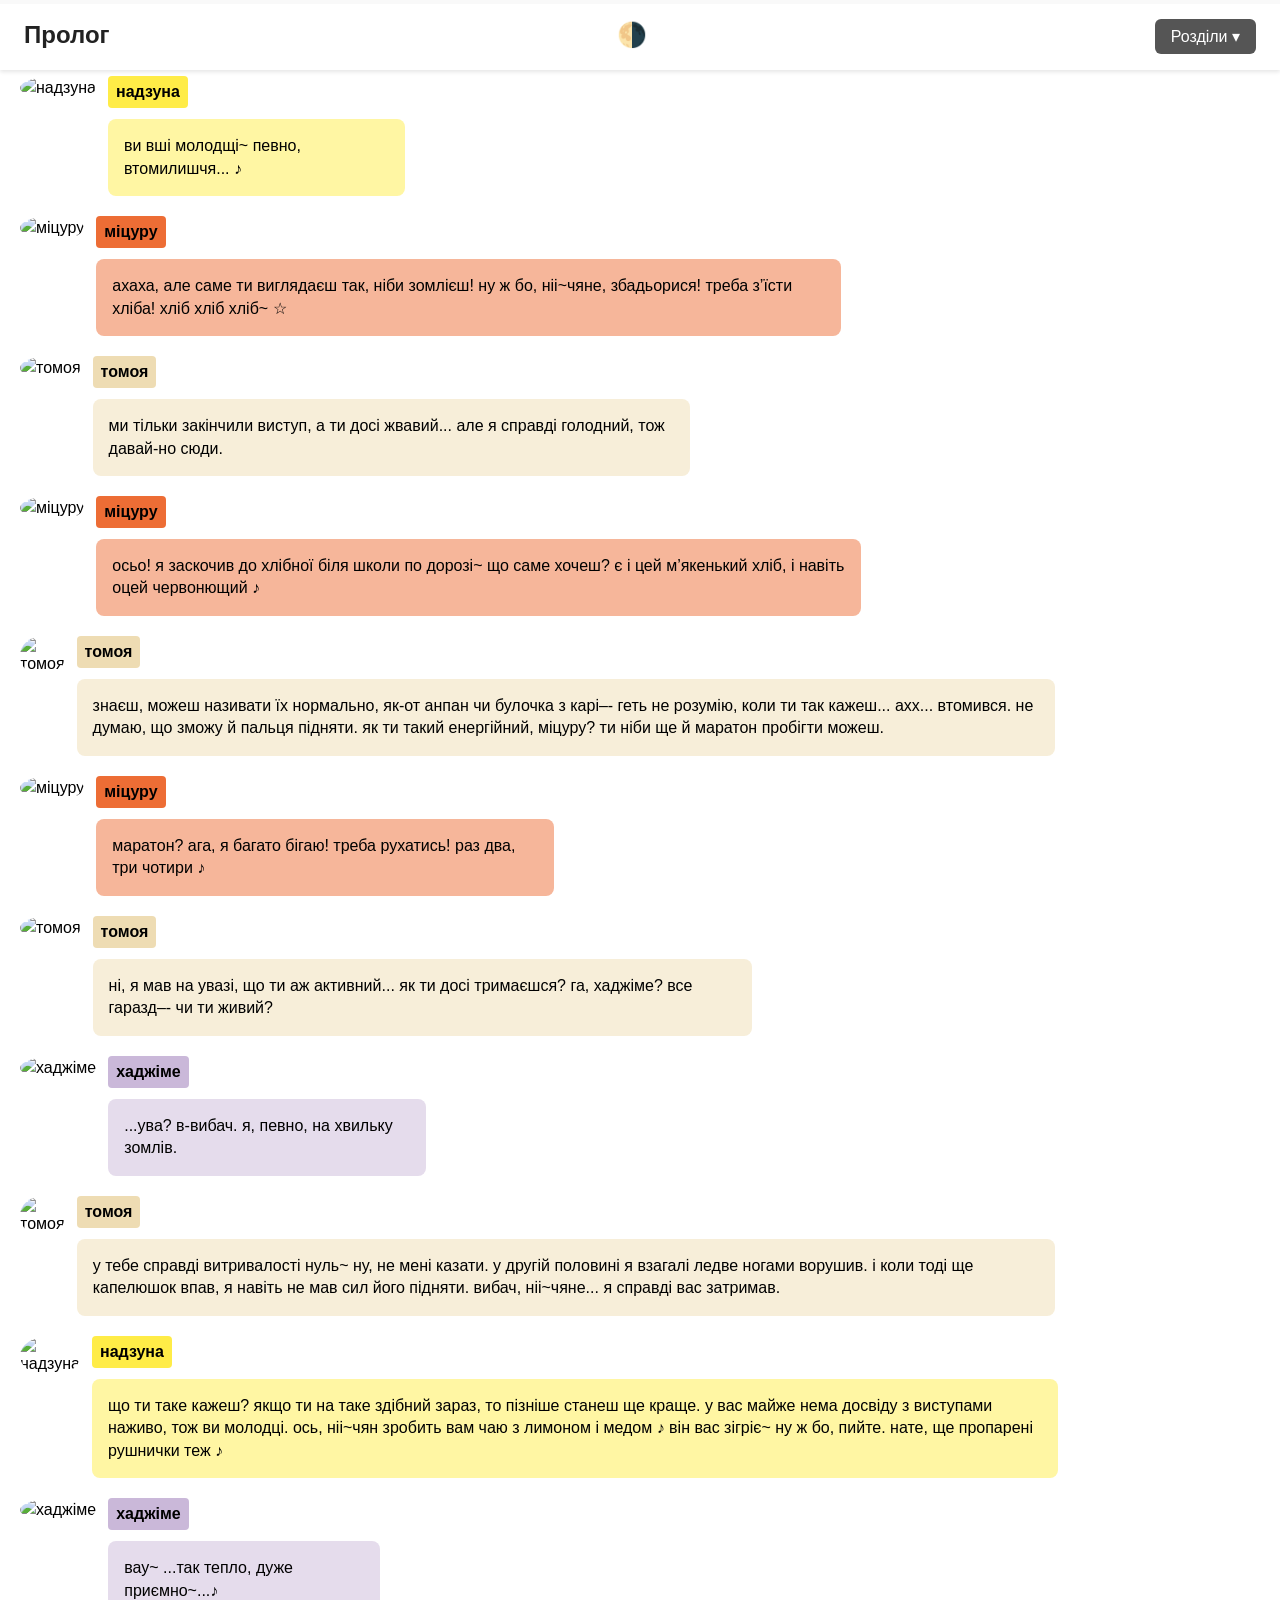
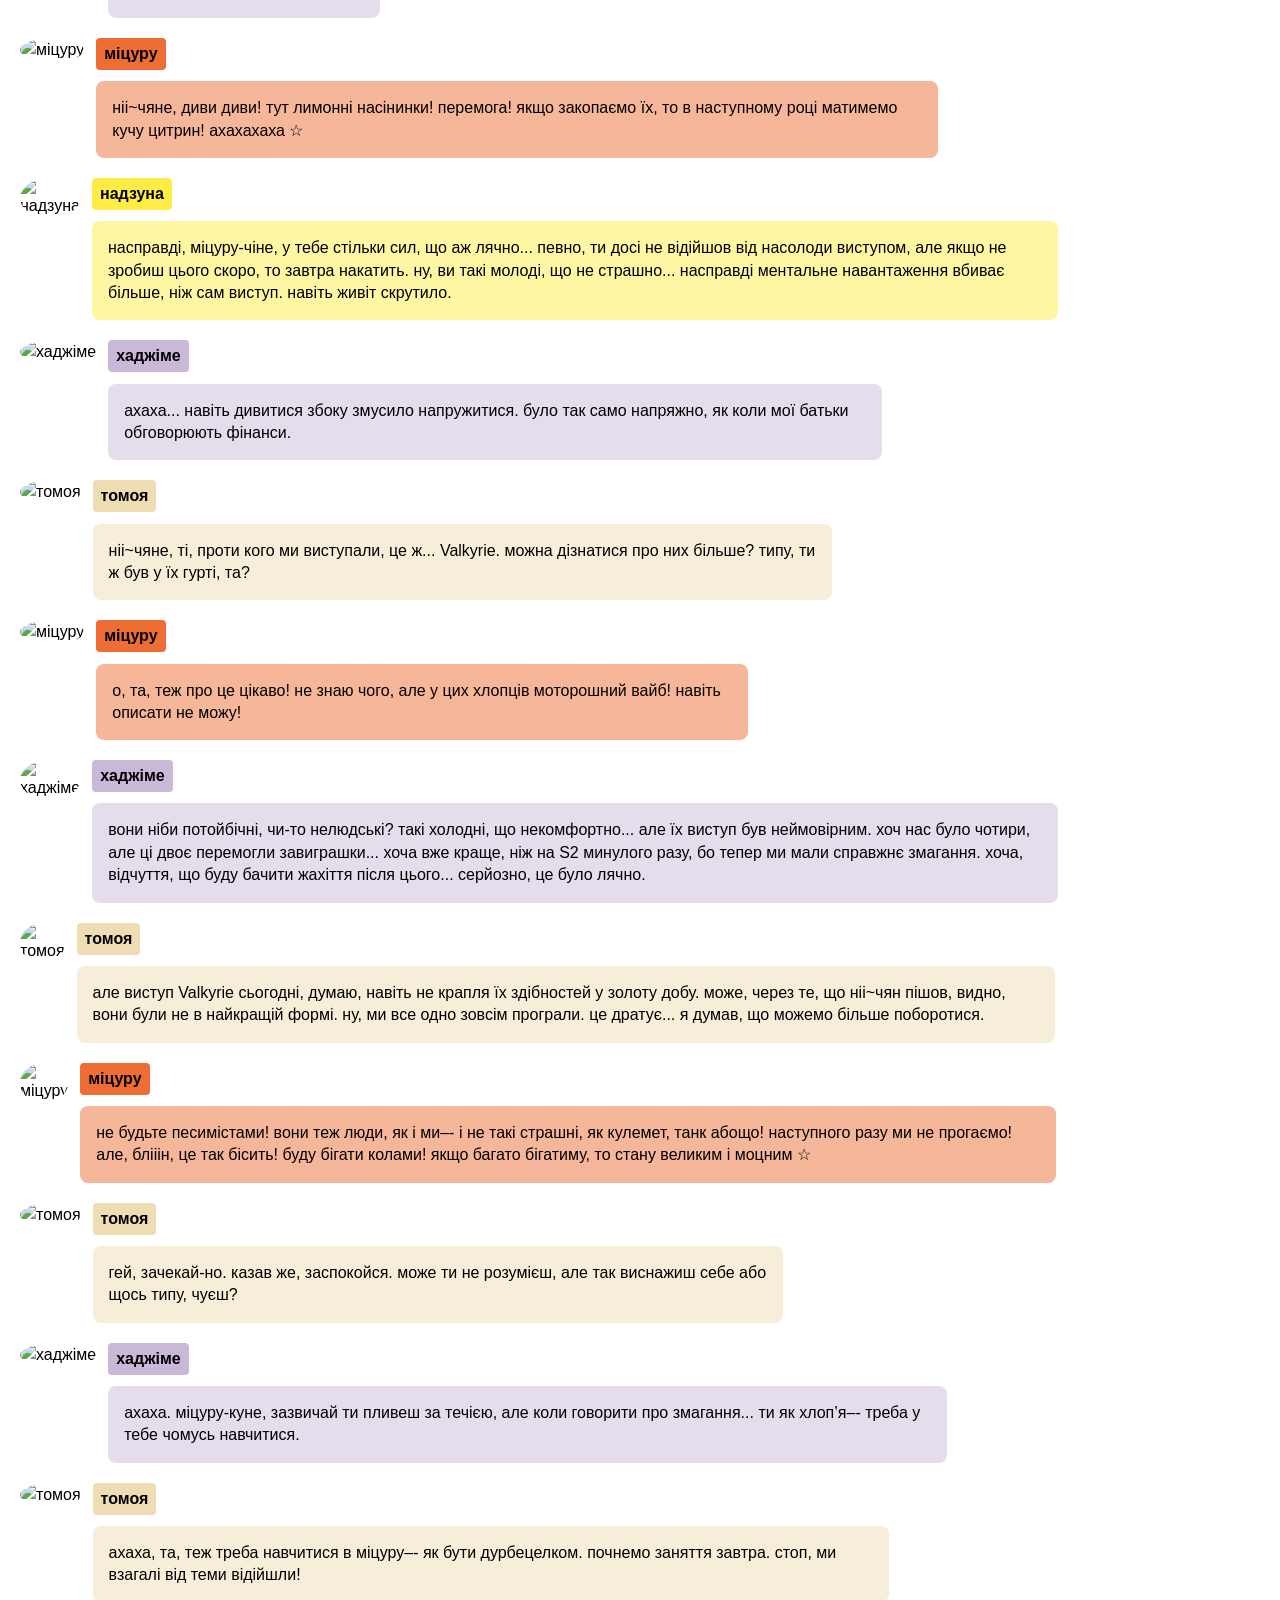
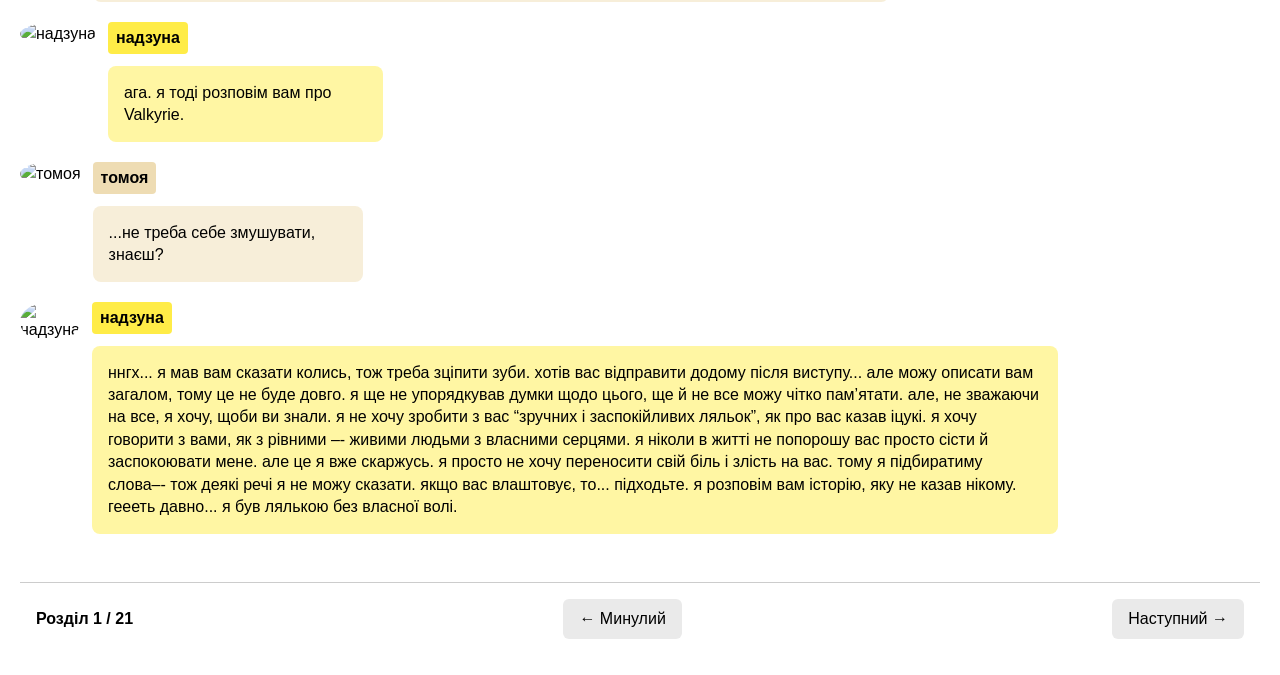
==== tl/enstars/marionette/1_mar.html @ b0e18fbc "Update 1_mar.html" ====
<!DOCTYPE html>
<html lang="uk">
<head>
  <meta charset="UTF-8" />
  <meta name="viewport" content="width=device-width, initial-scale=1.0" />
  <title>Пролог</title>
  <link rel="stylesheet" href="../../../css/style.css" />
</head>
<body>

  <!-- Прогрес-бар -->
  <div class="progress-bar-container">
    <div class="progress-bar"></div>
  </div>
  
<header class="sticky-header">
  <div class="header-title">Пролог</div>

  <button id="theme-toggle">🌗</button>

<div class="dropdown-container">
    <button class="dropdown-toggle">Розділи ▾</button>
    <div id="chapterDropdown" class="dropdown-menu">
      <a href="1_mar.html">Розділ 1</a>
      <a href="2_mar.html">Розділ 2</a>
    </div>
  </div>
</header>

  <main>

<section class="dialogue">
  <div class="avatar">
    <img src="../../images/charas/rabbits/nazuna.png" alt="надзуна">
  </div>
  <div class="text-block">
    <span class="name name-nazuna">надзуна</span>
    <div class="bubble bubble-nazuna">
	ви вші молодщі~ певно, втомилишчя... ♪    </div>
  </div>
</section>

<section class="dialogue">
  <div class="avatar">
    <img src="../../images/charas/rabbits/mitsuru.png" alt="міцуру">
  </div>
  <div class="text-block">
    <span class="name name-mitsuru">міцуру</span>
    <div class="bubble bubble-mitsuru">
	ахаха, але саме ти виглядаєш так, ніби зомлієш! ну ж бо, ніі~чяне, збадьорися! треба з’їсти хліба! хліб хліб хліб~ ☆
    </div>
  </div>
</section>

<section class="dialogue">
  <div class="avatar">
    <img src="../../images/charas/rabbits/tomoya.png" alt="томоя">
  </div>
  <div class="text-block">
    <span class="name name-tomoya">томоя</span>
    <div class="bubble bubble-tomoya">
	ми тільки закінчили виступ, а ти досі жвавий... але я справді голодний, тож давай-но сюди.
    </div>
  </div>
</section>

<section class="dialogue">
  <div class="avatar">
    <img src="tl/enstars/images/charas/rabbits/mitsuru.png" alt="міцуру">
  </div>
  <div class="text-block">
    <span class="name name-mitsuru">міцуру</span>
    <div class="bubble bubble-mitsuru">
	осьо! я заскочив до хлібної біля школи по дорозі~ що саме хочеш? є і цей м’якенький хліб, і навіть оцей червонющий ♪
    </div>
  </div>
</section>

<section class="dialogue">
  <div class="avatar">
    <img src="tl/enstars/images/charas/rabbits/tomoya.png" alt="томоя">
  </div>
  <div class="text-block">
    <span class="name name-tomoya">томоя</span>
    <div class="bubble bubble-tomoya">
	знаєш, можеш називати їх нормально, як-от анпан чи булочка з карі–- геть не розумію, коли ти так кажеш... ахх... втомився. не думаю, що зможу й пальця підняти. як ти такий енергійний, міцуру? ти ніби ще й маратон пробігти можеш.
    </div>
  </div>
</section>

<section class="dialogue">
  <div class="avatar">
    <img src="tl/enstars/images/charas/rabbits/mitsuru.png" alt="міцуру">
  </div>
  <div class="text-block">
    <span class="name name-mitsuru">міцуру</span>
    <div class="bubble bubble-mitsuru">
	маратон? ага, я багато бігаю! треба рухатись! раз два, три чотири ♪
    </div>
  </div>
</section>

<section class="dialogue">
  <div class="avatar">
    <img src="tl/enstars/images/charas/rabbits/tomoya.png" alt="томоя">
  </div>
  <div class="text-block">
    <span class="name name-tomoya">томоя</span>
    <div class="bubble bubble-tomoya">
	ні, я мав на увазі, що ти аж активний... як ти досі тримаєшся? га, хаджіме? все гаразд–- чи ти живий?
    </div>
  </div>
</section>

<section class="dialogue">
  <div class="avatar">
    <img src="/fieneek/tl/enstars/images/charas/rabbits/hajime.png" alt="хаджіме">
  </div>
  <div class="text-block">
    <span class="name name-hajime">хаджіме</span>
    <div class="bubble bubble-hajime">
	...ува? в-вибач. я, певно, на хвильку зомлів.
    </div>
  </div>
</section>

<section class="dialogue">
  <div class="avatar">
    <img src="tl/enstars/images/charas/rabbits/tomoya.png" alt="томоя">
  </div>
  <div class="text-block">
    <span class="name name-tomoya">томоя</span>
    <div class="bubble bubble-tomoya">
	у тебе справді витривалості нуль~ ну, не мені казати. у другій половині я взагалі ледве ногами ворушив. і коли тоді ще капелюшок впав, я навіть не мав сил його підняти. вибач, ніі~чяне... я справді вас затримав.
    </div>
  </div>
</section>

<section class="dialogue">
  <div class="avatar">
    <img src="tl/enstars/images/charas/rabbits/nazuna.png" alt="надзуна">
  </div>
  <div class="text-block">
    <span class="name name-nazuna">надзуна</span>
    <div class="bubble bubble-nazuna">
	що ти таке кажеш? якщо ти на таке здібний зараз, то пізніше станеш ще краще. у вас майже нема досвіду з виступами наживо, тож ви молодці. ось, ніі~чян зробить вам чаю з лимоном і медом ♪ він вас зігріє~ ну ж бо, пийте. нате, ще пропарені рушнички теж ♪
    </div>
  </div>
</section>

<section class="dialogue">
  <div class="avatar">
    <img src="tl/enstars/images/charas/rabbits/hajime.png" alt="хаджіме">
  </div>
  <div class="text-block">
    <span class="name name-hajime">хаджіме</span>
    <div class="bubble bubble-hajime">
	вау~ ...так тепло, дуже приємно~...♪
    </div>
  </div>
</section>

<section class="dialogue">
  <div class="avatar">
    <img src="tl/enstars/images/charas/rabbits/mitsuru.png" alt="міцуру">
  </div>
  <div class="text-block">
    <span class="name name-mitsuru">міцуру</span>
    <div class="bubble bubble-mitsuru">
	ніі~чяне, диви диви! тут лимонні насінинки! перемога! якщо закопаємо їх, то в наступному році матимемо кучу цитрин! ахахахаха ☆
    </div>
  </div>
</section>

<section class="dialogue">
  <div class="avatar">
    <img src="tl/enstars/images/charas/rabbits/nazuna.png" alt="надзуна">
  </div>
  <div class="text-block">
    <span class="name name-nazuna">надзуна</span>
    <div class="bubble bubble-nazuna">
	насправді, міцуру-чіне, у тебе стільки сил, що аж лячно... певно, ти досі не відійшов від насолоди виступом, але якщо не зробиш цього скоро, то завтра накатить. ну, ви такі молоді, що не страшно... насправді ментальне навантаження вбиває більше, ніж сам виступ. навіть живіт скрутило.
    </div>
  </div>
</section>

<section class="dialogue">
  <div class="avatar">
    <img src="tl/enstars/images/charas/rabbits/hajime.png" alt="хаджіме">
  </div>
  <div class="text-block">
    <span class="name name-hajime">хаджіме</span>
    <div class="bubble bubble-hajime">
	ахаха... навіть дивитися збоку змусило напружитися. було так само напряжно, як коли мої батьки обговорюють фінанси.
    </div>
  </div>
</section>

<section class="dialogue">
  <div class="avatar">
    <img src="tl/enstars/images/charas/rabbits/tomoya.png" alt="томоя">
  </div>
  <div class="text-block">
    <span class="name name-tomoya">томоя</span>
    <div class="bubble bubble-tomoya">
	ніі~чяне, ті, проти кого ми виступали, це ж... Valkyrie. можна дізнатися про них більше? типу, ти ж був у їх гурті, та?
    </div>
  </div>
</section>

<section class="dialogue">
  <div class="avatar">
    <img src="tl/enstars/images/charas/rabbits/mitsuru.png" alt="міцуру">
  </div>
  <div class="text-block">
    <span class="name name-mitsuru">міцуру</span>
    <div class="bubble bubble-mitsuru">
	о, та, теж про це цікаво! не знаю чого, але у цих хлопців моторошний вайб! навіть описати не можу!
    </div>
  </div>
</section>

<section class="dialogue">
  <div class="avatar">
    <img src="tl/enstars/images/charas/rabbits/hajime.png" alt="хаджіме">
  </div>
  <div class="text-block">
    <span class="name name-hajime">хаджіме</span>
    <div class="bubble bubble-hajime">
	вони ніби потойбічні, чи-то нелюдські? такі холодні, що некомфортно... але їх виступ був неймовірним. хоч нас було чотири, але ці двоє перемогли завиграшки... хоча вже краще, ніж на S2 минулого разу, бо тепер ми мали справжнє змагання. хоча, відчуття, що буду бачити жахіття після цього... серйозно, це було лячно.
    </div>
  </div>
</section>

<section class="dialogue">
  <div class="avatar">
    <img src="tl/enstars/images/charas/rabbits/tomoya.png" alt="томоя">
  </div>
  <div class="text-block">
    <span class="name name-tomoya">томоя</span>
    <div class="bubble bubble-tomoya">
	але виступ Valkyrie сьогодні, думаю, навіть не крапля їх здібностей у золоту добу. може, через те, що ніі~чян пішов, видно, вони були не в найкращій формі. ну, ми все одно зовсім програли. це дратує... я думав, що можемо більше поборотися.
    </div>
  </div>
</section>

<section class="dialogue">
  <div class="avatar">
    <img src="tl/enstars/images/charas/rabbits/mitsuru.png" alt="міцуру">
  </div>
  <div class="text-block">
    <span class="name name-mitsuru">міцуру</span>
    <div class="bubble bubble-mitsuru">
	не будьте песимістами! вони теж люди, як і ми–- і не такі страшні, як кулемет, танк абощо! наступного разу ми не прогаємо! але, блііін, це так бісить! буду бігати колами! якщо багато бігатиму, то стану великим і моцним ☆
    </div>
  </div>
</section>

<section class="dialogue">
  <div class="avatar">
    <img src="tl/enstars/images/charas/rabbits/tomoya.png" alt="томоя">
  </div>
  <div class="text-block">
    <span class="name name-tomoya">томоя</span>
    <div class="bubble bubble-tomoya">
	гей, зачекай-но. казав же, заспокойся. може ти не розумієш, але так виснажиш себе або щось типу, чуєш?
    </div>
  </div>
</section>

<section class="dialogue">
  <div class="avatar">
    <img src="tl/enstars/images/charas/rabbits/hajime.png" alt="хаджіме">
  </div>
  <div class="text-block">
    <span class="name name-hajime">хаджіме</span>
    <div class="bubble bubble-hajime">
	ахаха. міцуру-куне, зазвичай ти пливеш за течією, але коли говорити про змагання... ти як хлоп’я–- треба у тебе чомусь навчитися.
    </div>
  </div>
</section>

<section class="dialogue">
  <div class="avatar">
    <img src="tl/enstars/images/charas/rabbits/tomoya.png" alt="томоя">
  </div>
  <div class="text-block">
    <span class="name name-tomoya">томоя</span>
    <div class="bubble bubble-tomoya">
	ахаха, та, теж треба навчитися в міцуру–- як бути дурбецелком. почнемо заняття завтра. стоп, ми взагалі від теми відійшли!
    </div>
  </div>
</section>

<section class="dialogue">
  <div class="avatar">
    <img src="tl/enstars/images/charas/rabbits/nazuna.png" alt="надзуна">
  </div>
  <div class="text-block">
    <span class="name name-nazuna">надзуна</span>
    <div class="bubble bubble-nazuna">
	ага. я тоді розповім вам про Valkyrie.
    </div>
  </div>
</section>

<section class="dialogue">
  <div class="avatar">
    <img src="tl/enstars/images/charas/rabbits/tomoya.png" alt="томоя">
  </div>
  <div class="text-block">
    <span class="name name-tomoya">томоя</span>
    <div class="bubble bubble-tomoya">
	...не треба себе змушувати, знаєш?
    </div>
  </div>
</section>

<section class="dialogue">
  <div class="avatar">
    <img src="tl/enstars/images/charas/rabbits/nazuna.png" alt="надзуна">
  </div>
  <div class="text-block">
    <span class="name name-nazuna">надзуна</span>
    <div class="bubble bubble-nazuna">
	ннгх... я мав вам сказати колись, тож треба зціпити зуби. хотів вас відправити додому після виступу... але можу описати вам загалом, тому це не буде довго. я ще не упорядкував думки щодо цього, ще й не все можу чітко пам’ятати. але, не зважаючи на все, я хочу, щоби ви знали. я не хочу зробити з вас “зручних і заспокійливих ляльок”, як про вас казав іцукі. я хочу говорити з вами, як з рівними –- живими людьми з власними серцями. я ніколи в житті не попорошу вас просто сісти й заспокоювати мене. але це я вже скаржусь. я просто не хочу переносити свій біль і злість на вас. тому я підбиратиму слова–- тож деякі речі я не можу сказати. якщо вас влаштовує, то... підходьте. я розповім вам історію, яку не казав нікому. геееть давно... я був лялькою без власної волі.
    </div>
  </div>
</section>


<footer class="chapter-nav">
      <span class="chapter-status">Розділ 1 / 21</span>
      <a href="1_mal.html" class="nav-button">← Минулий</a>
      <a href="3_mal.html" class="nav-button">Наступний →</a>
    </footer>
  </main>

  <!-- Підключення скриптів -->
  <script src="../../../js/script.js"></script>
  <script>
    // Прогрес-бар
    document.addEventListener('scroll', () => {
      const progress = document.querySelector('.progress-bar');
      const scrollTop = window.scrollY;
      const docHeight = document.body.scrollHeight - window.innerHeight;
      const scrollPercent = (scrollTop / docHeight) * 100;
      progress.style.width = scrollPercent + '%';
    });

    // Поточний розділ
    const currentChapter = 1;
    const totalChapters = 21;
    const prevLink = "1_mal.html";
    const nextLink = "3_mal.html";
  </script>
</body>
</html>
---- css/style.css ----
:root {
  --bg: #ffffff;
  --text: #000000;
  --bubble-bg: #eeeeee;
  --name-bg: #cccccc;

  --header-bg: #ffffffcc;
  --header-text: #222;
}

[data-theme="dark"] {
  --bg: #1a1a1a;
  --text: #eeeeee;
  --bubble-bg: #333333;
  --name-bg: #444444;

  --header-bg: #121212cc;
  --header-text: #f5f5f5;
}
main {
  padding-top: 3.5rem; /* розтошування назви розділу під банером  */
}

body {
  background-color: var(--bg);
  color: var(--text);
  font-family: sans-serif;
  margin: 0;
  padding: 20px;
  font-size: 16px;
  line-height: 1.5;
}

header {
  display: flex;
  justify-content: space-between;
  align-items: center;
}

#theme-toggle {
  font-size: 1.5rem;
  background: none;
  border: none;
  cursor: pointer;
}

/* Кнопка та меню "Розділи" */
.dropdown {
  position: relative;
  display: inline-block;
}

.dropdown-toggle {
  background-color: #555;
  color: white;
  padding: 8px 16px;
  font-size: 16px;
  border: none;
  cursor: pointer;
  border-radius: 6px;
}

.dropdown-menu {
  display: none;
  position: absolute;
  background-color: #f9f9f9;
  min-width: 160px;
  border-radius: 6px;
  box-shadow: 0 4px 8px rgba(0,0,0,0.1);
  z-index: 1;

  right: 0;
  left: auto;

  max-height: 300px;
  overflow-y: auto;
}

.dropdown-menu a {
  color: black;
  padding: 10px 14px;
  text-decoration: none;
  display: block;
}

.dropdown-menu a:hover {
  background-color: #eee;
}

/* Діалоги */
.dialogue {
  display: flex;
  align-items: flex-start;
  margin-bottom: 20px;
}

.avatar img {
  width: 60px;
  border-radius: 50%;
}

.text-block {
  margin-left: 12px;
}

.name {
  background-color: var(--name-bg);
  color: var(--text);
  padding: 4px 8px;
  border-radius: 4px;
  font-weight: bold;
  display: inline-block;
  margin-bottom: 0.3em;
}

.bubble {
  background-color: var(--bubble-bg);
  padding: 1em;
  border-radius: 8px;
  margin-top: 0.4em;
  max-width: 80%;
  line-height: 1.4;
}


/* Персонажі — Ім’я + Бульбашка */

.name-tomoya { background-color: #EEDCB3; color: #000; }
.bubble-tomoya { background-color: #F7EED9; color: #000; }

.name-nazuna { background-color: #FFEC47; color: #000; }
.bubble-nazuna { background-color: #FFF6A3; color: #000; }

.name-mitsuru { background-color: #ED6D35; color: #000; }
.bubble-mitsuru { background-color: #F6B69A; color: #000; }

.name-hajime { background-color: #CAB8D9; color: #000; }
.bubble-hajime { background-color: #E5DCEC; color: #000; }

.name-kaede { background-color: #A5D762; color: #000; }
.bubble-kaede { background-color: #C3FF80; color: #000; }

.name-renga { background-color: #c2a858; color: #fff; }
.bubble-renga { background-color: #EED59E; color: #000; }

.name-kafka { background-color: #9a87cc; color: #fff; }
.bubble-kafka { background-color: #C8B7FF; color: #000; }

.name-yukikaze { background-color: #5fb8dd; color: #fff; }
.bubble-yukikaze { background-color: #A3DFFF; color: #000; }

.name-akuta { background-color: #e08a50; color: #fff; }
.bubble-akuta { background-color: #FFC199; color: #000; }

.name-ushio { background-color: #89c774; color: #fff; }
.bubble-ushio { background-color: #CBF899; color: #000; }

/* Інші персонажі */
.name-ten { background-color: #c0c9d9; color: #000; }
.bubble-ten { background-color: #E4EBF5; color: #000; }

.name-liguang { background-color: #cc6a5d; color: #fff; }
.bubble-liguang { background-color: #FF998A; color: #000; }

.name-kiroku { background-color: #9f7cc4; color: #fff; }
.bubble-kiroku { background-color: #D7ADF3; color: #000; }

.name-nanaki { background-color: #5fb8b1; color: #fff; }
.bubble-nanaki { background-color: #9BE1DC; color: #000; }

.name-muneuji { background-color: #e49cb8; color: #000; }
.bubble-muneuji { background-color: #FFD2E9; color: #000; }

.name-raito { background-color: #769e8d; color: #fff; }
.bubble-raito { background-color: #A0C8B7; color: #000; }

.name-kinari { background-color: #d4b9e9; color: #000; }
.bubble-kinari { background-color: #F5E4FF; color: #000; }

.name-chihiro { background-color: #6ed6a7; color: #000; }
.bubble-chihiro { background-color: #A3F5CD; color: #000; }

.name-tao { background-color: #789dbc; color: #fff; }
.bubble-tao { background-color: #ADCDE4; color: #000; }

.name-kuguri { background-color: #c46e92; color: #fff; }
.bubble-kuguri { background-color: #EE9BB7; color: #000; }

.name-nagi { background-color: #8784d1; color: #fff; }
.bubble-nagi { background-color: #B9B7F5; color: #000; }

.name-toi { background-color: #ccb86d; color: #000; }
.bubble-toi { background-color: #FFEEB2; color: #000; }

.name-ryui { background-color: #e2758d; color: #fff; }
.bubble-ryui { background-color: #FFA8BE; color: #000; }

.name-yodaka { background-color: #c2be86; color: #000; }
.bubble-yodaka { background-color: #F8F3D5; color: #000; }

.name-netaro { background-color: #dd70b7; color: #fff; }
.bubble-netaro { background-color: #FF99E4; color: #000; }

.name-renga-akuta { background-color: #d19954; color: #fff; }
.bubble-renga-akuta { background-color: #f6cb9c; color: #000; }


.name-yachiyo { background-color: #BDCCC3; color: #000; }
.bubble-yachiyo { background-color: #E5EAE1; color: #000; }

.name-sakujiro { background-color: #BDCCC3; color: #000; }
.bubble-sakujiro { background-color: #E5EAE1; color: #000; }

.name-nayuki { background-color: #BDCCC3; color: #000; }
.bubble-nayuki { background-color: #E5EAE1; color: #000; }

.name-daniel { background-color: #BDCCC3; color: #000; }
.bubble-daniel { background-color: #E5EAE1; color: #000; }


/* Ілюстрації */
.illustration {
  display: block;
  max-width: 100%;
  max-height: 80vh;
  height: auto;
  margin: 2em auto;
  border-radius: 8px;
  box-shadow: 0 4px 8px rgba(0,0,0,0.2);
}

/* Проєкти */
.project-card {
  border: 2px solid #ccc;
  border-radius: 12px;
  padding: 16px;
  margin: 16px 0;
  background-color: var(--bubble-bg);
  transition: transform 0.2s, border-color 0.2s;
}

.project-card:hover {
  transform: scale(1.01);
  border-color: #999;
}

.project-card a {
  text-decoration: none;
  color: inherit;
  display: block;
}

.project-image {
  width: 100%;
  border-radius: 8px;
  margin-bottom: 12px;
}

.project-title {
  margin: 0 0 8px 0;
  font-size: 1.4em;
  color: var(--text);
}

.project-description {
  margin: 0;
  font-size: 1em;
  color: var(--text);
}

/* Мобільна адаптивність */
@media (max-width: 600px) {
  html {
    font-size: 18px;
  }

  body {
    font-size: 1rem;
    line-height: 1.6;
  }

  header h1 {
    font-size: 1.8rem;
  }

  header nav a {
    font-size: 1.2rem;
    padding: 0.5em 1em;
  }

  #theme-toggle {
    font-size: 1.8rem;
  }

  .bubble {
    max-width: 100%;
    font-size: 1.1rem;
  }

  .avatar img {
    width: 70px;
  }
}

/* Прогрес-бар */
.progress-bar-container {
  position: fixed;
  top: 0;
  left: 0;
  height: 4px;
  width: 100%;
  background: #e0e0e0;
  z-index: 999;
}
.progress-bar {
  height: 100%;
  width: 0;
  background: #6aa1ff;
  transition: width 0.1s linear;
}
.sticky-header {
  position: fixed;
  top: 0;
  left: 0;
  right: 0;
  background: var(--header-bg);
  color: var(--header-text);
  padding: 1rem 1.5rem;
  font-size: 1.5rem;
  font-weight: bold;
  box-shadow: 0 2px 4px rgba(0,0,0,0.1);
  transition: transform 0.3s ease;
  z-index: 1000;
}

.sticky-header.hidden {
  transform: translateY(-100%);
}




/* Теми */
:root {
  --header-bg: #ffffffcc;
  --header-text: #222;
}

[data-theme="dark"] {
  --header-bg: #121212cc;
  --header-text: #f5f5f5;
}



/* Навігація */
.chapter-nav {
  display: flex;
  justify-content: space-between;
  align-items: center;
  margin-top: 3rem;
  padding: 1rem;
  border-top: 1px solid #ccc;
  font-size: 1rem;
}
.nav-button {
  padding: 0.5rem 1rem;
  background: #eaeaea;
  border-radius: 6px;
  text-decoration: none;
  color: black;
}
.nav-button:hover {
  background: #d5d5d5;
}
.chapter-status {
  font-weight: bold;
}

.chapter-title {
  position: sticky;
  top: 0;
background: var(--header-bg, #fff);
  z-index: 50;
  transition: all 0.3s ease;
  padding: 1rem 1.5rem;
  font-size: 1.25rem;
  height: auto;
}

.chapter-title.shrunk {
  padding: 0.3rem 1.5rem;
  font-size: 0.9rem;
  opacity: 0.7;
}

.footnote-ref {
  font-size: 0.8em;
  text-decoration: none;
  color: #888;
}

.footnote {
  font-size: 0.9em;
  border-top: 1px dashed #aaa;
  padding-top: 0.5em;
  margin: 1em 0;
  font-style: italic;
  color: #666;
}

.back-link {
  font-size: 0.8em;
  margin-left: 0.5em;
  text-decoration: none;
  color: #666;
}
.back-link:hover {
  color: #000;
}
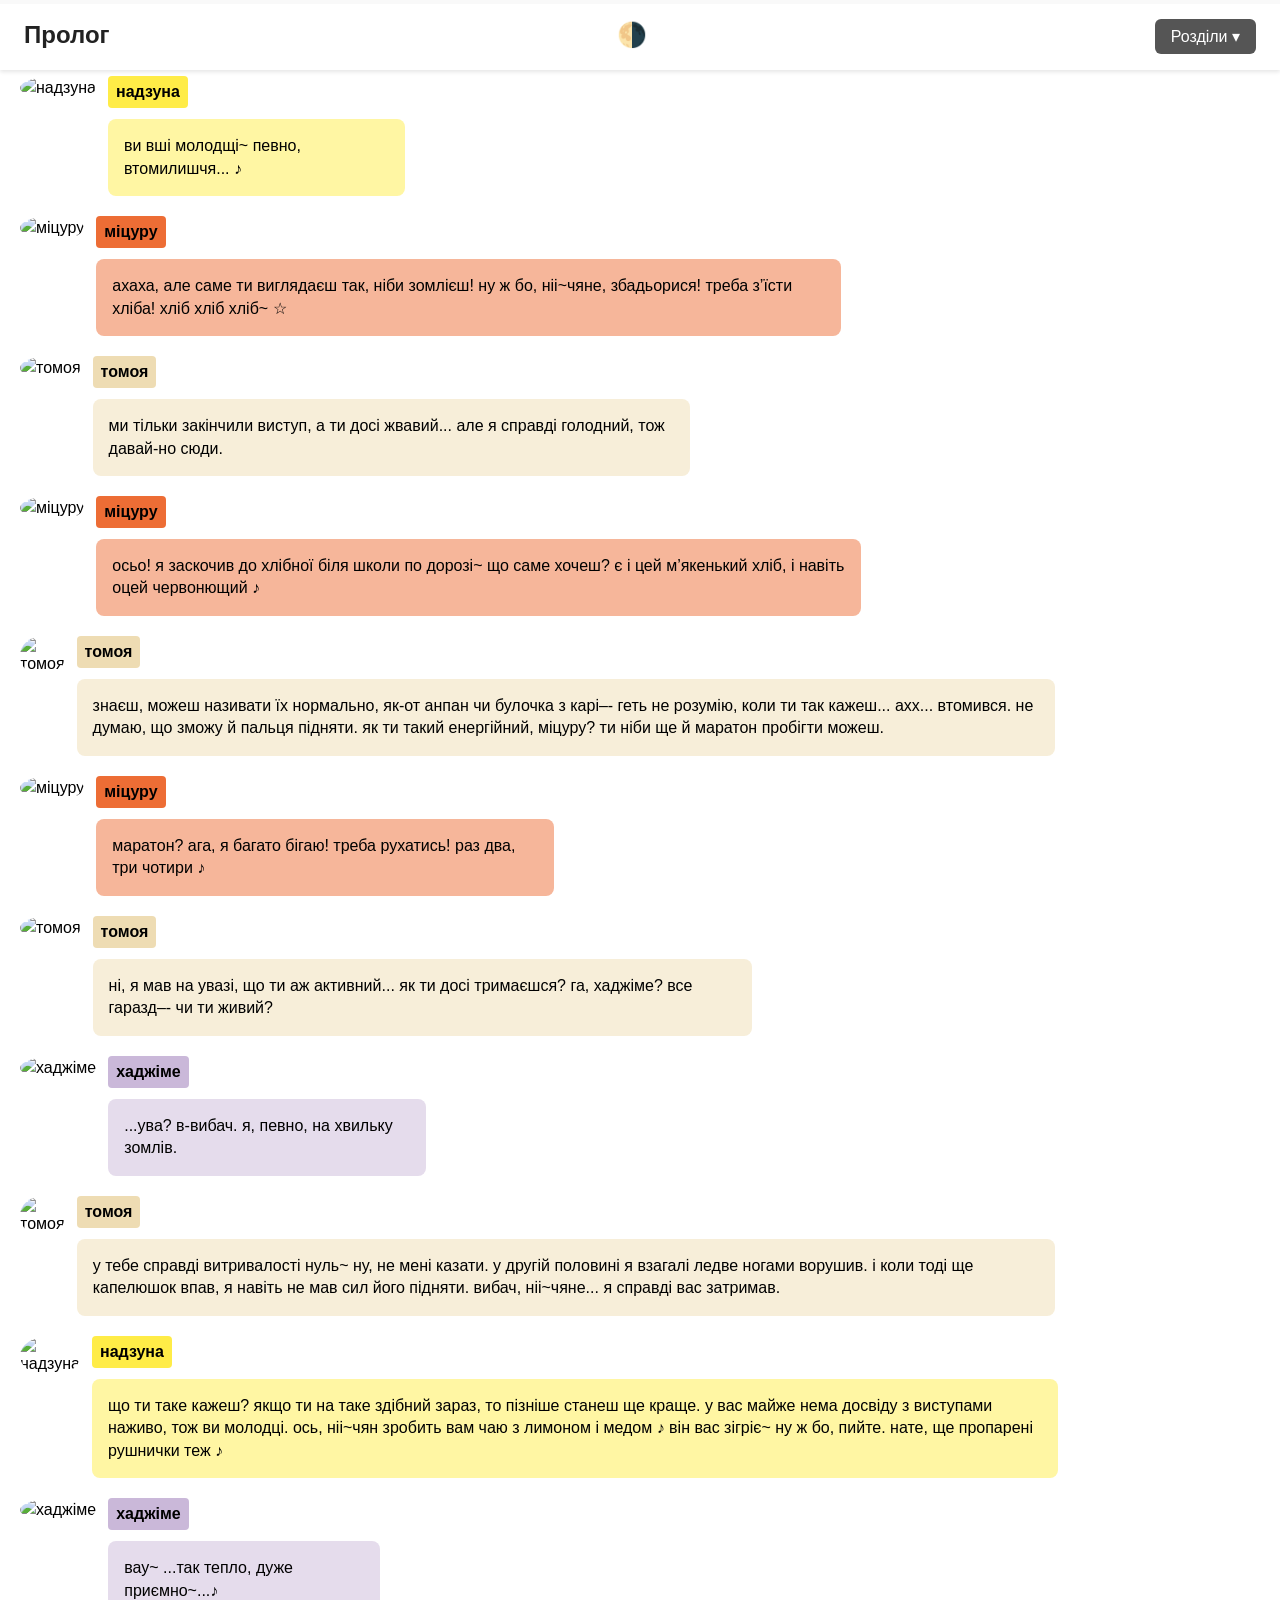
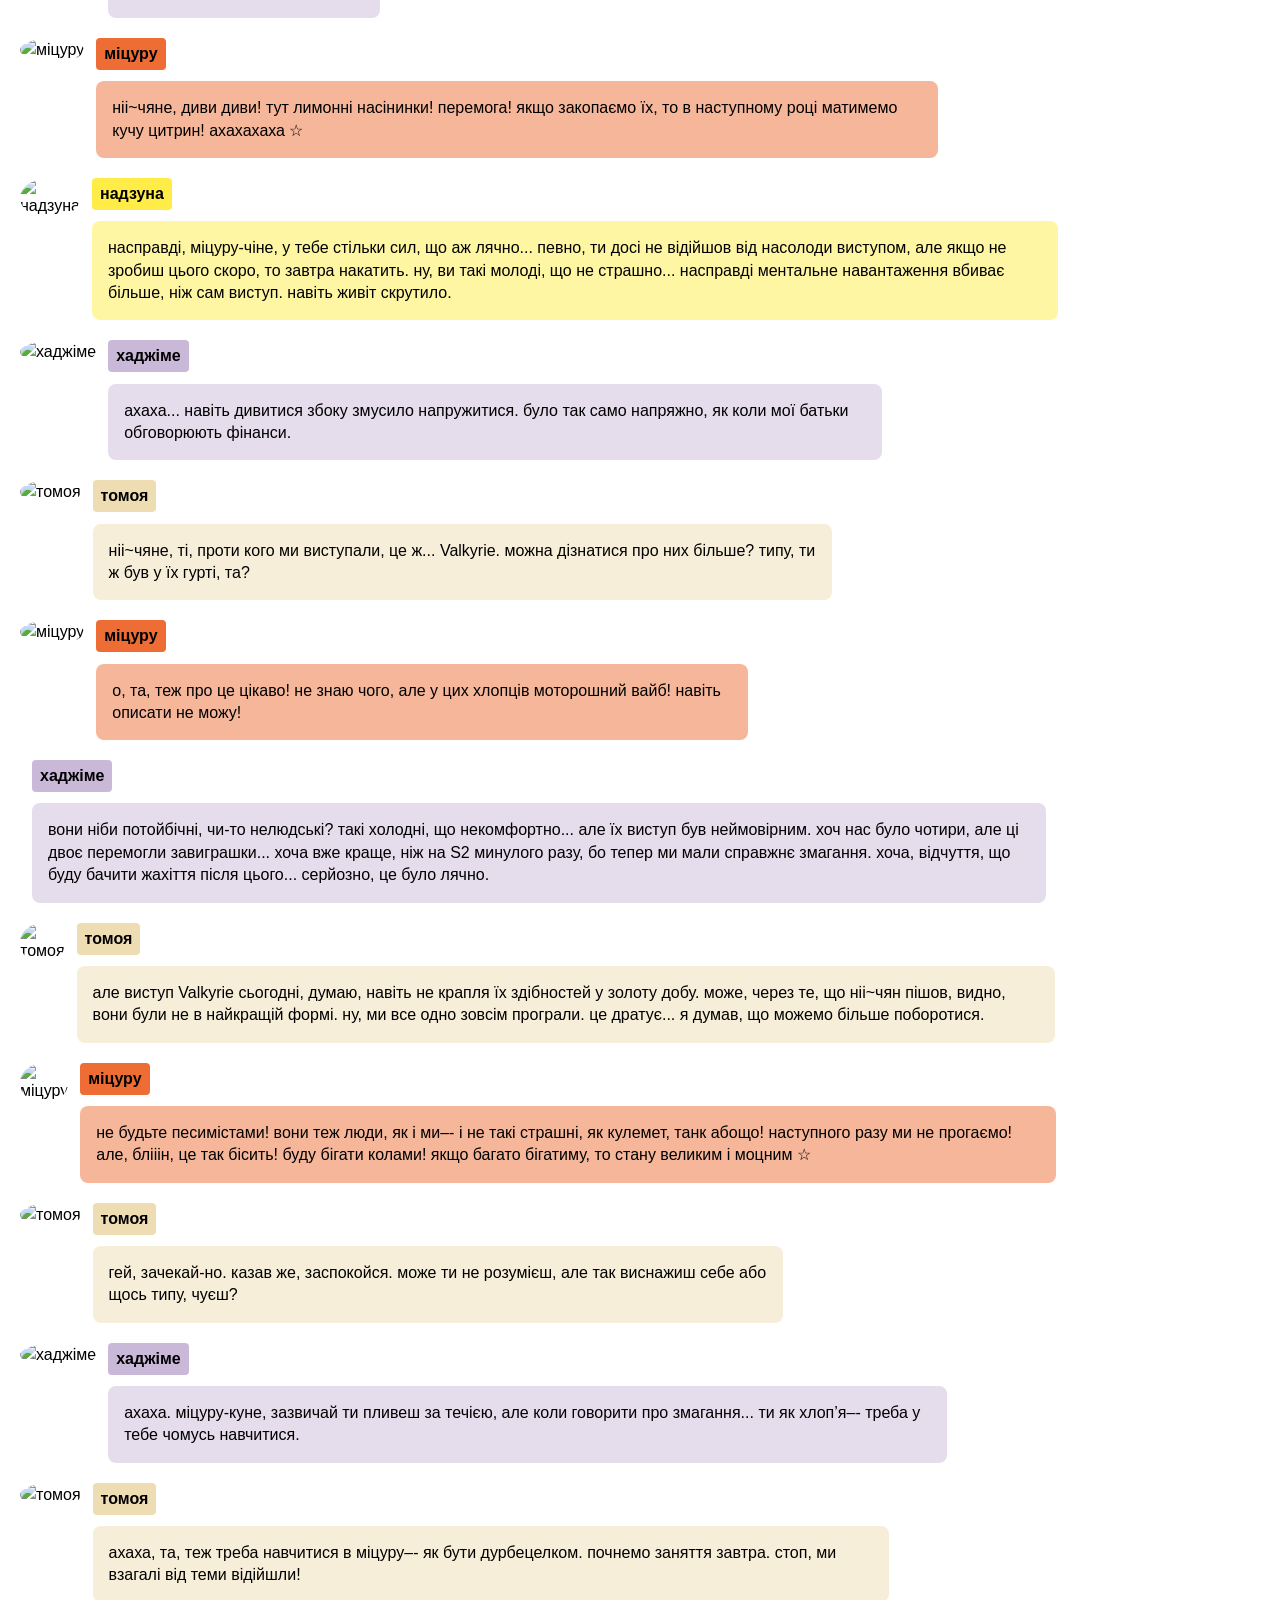
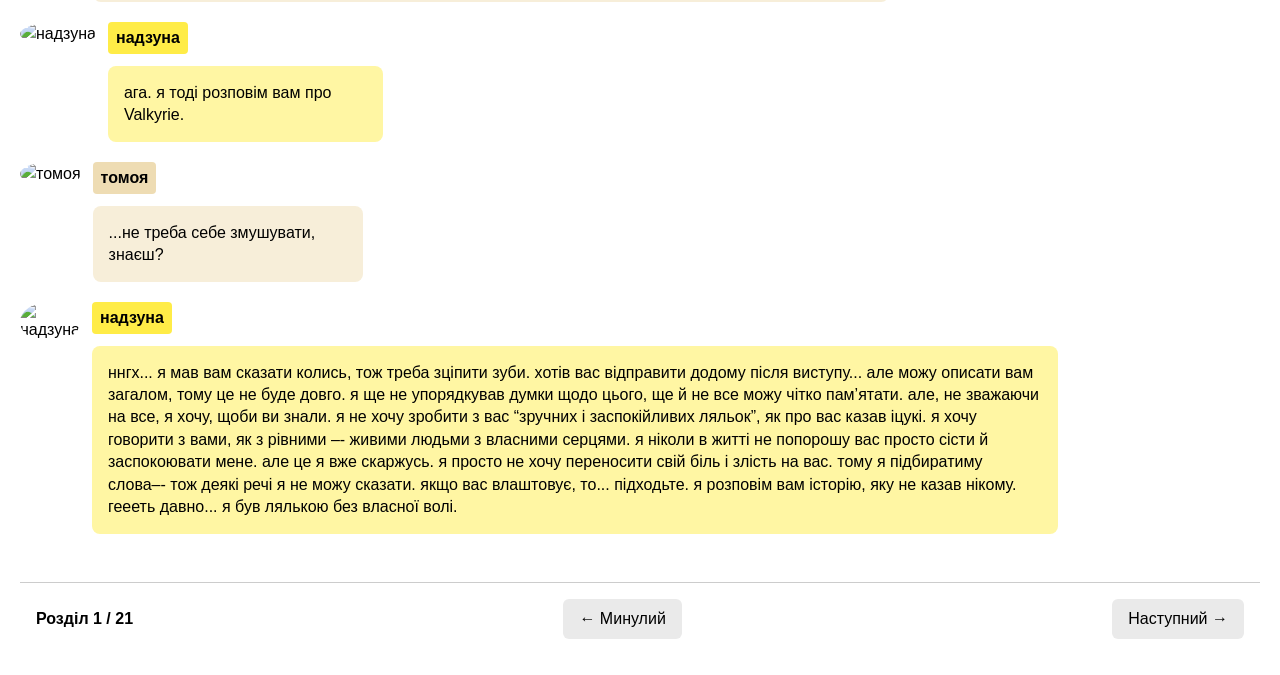
==== commit 196abe97: "Update 1_mar.html" ====
--- a/tl/enstars/marionette/1_mar.html
+++ b/tl/enstars/marionette/1_mar.html
@@ -54,7 +54,7 @@
 
 <section class="dialogue">
   <div class="avatar">
-    <img src="../../images/charas/rabbits/tomoya.png" alt="томоя">
+    <img src="/fieneek/tl/enstars/images/charas/rabbits/tomoya.png" alt="томоя">
   </div>
   <div class="text-block">
     <span class="name name-tomoya">томоя</span>
@@ -66,7 +66,7 @@
 
 <section class="dialogue">
   <div class="avatar">
-    <img src="tl/enstars/images/charas/rabbits/mitsuru.png" alt="міцуру">
+    <img src="../../images/charas/rabbits/mitsuru.png" alt="міцуру">
   </div>
   <div class="text-block">
     <span class="name name-mitsuru">міцуру</span>
@@ -78,7 +78,7 @@
 
 <section class="dialogue">
   <div class="avatar">
-    <img src="tl/enstars/images/charas/rabbits/tomoya.png" alt="томоя">
+    <img src="/fieneek/tl/enstars/images/charas/rabbits/tomoya.png" alt="томоя">
   </div>
   <div class="text-block">
     <span class="name name-tomoya">томоя</span>
@@ -90,7 +90,7 @@
 
 <section class="dialogue">
   <div class="avatar">
-    <img src="tl/enstars/images/charas/rabbits/mitsuru.png" alt="міцуру">
+    <img src="/fieneek/tl/enstars/images/charas/rabbits/mitsuru.png" alt="міцуру">
   </div>
   <div class="text-block">
     <span class="name name-mitsuru">міцуру</span>
@@ -102,7 +102,7 @@
 
 <section class="dialogue">
   <div class="avatar">
-    <img src="tl/enstars/images/charas/rabbits/tomoya.png" alt="томоя">
+    <img src="/fieneek/tl/enstars/images/charas/rabbits/tomoya.png" alt="томоя">
   </div>
   <div class="text-block">
     <span class="name name-tomoya">томоя</span>
@@ -126,7 +126,7 @@
 
 <section class="dialogue">
   <div class="avatar">
-    <img src="tl/enstars/images/charas/rabbits/tomoya.png" alt="томоя">
+    <img src="/fieneek/tl/enstars/images/charas/rabbits/tomoya.png" alt="томоя">
   </div>
   <div class="text-block">
     <span class="name name-tomoya">томоя</span>
@@ -162,7 +162,7 @@
 
 <section class="dialogue">
   <div class="avatar">
-    <img src="tl/enstars/images/charas/rabbits/mitsuru.png" alt="міцуру">
+    <img src="../../images/charas/rabbits/mitsuru.png" alt="міцуру">
   </div>
   <div class="text-block">
     <span class="name name-mitsuru">міцуру</span>
@@ -198,7 +198,7 @@
 
 <section class="dialogue">
   <div class="avatar">
-    <img src="tl/enstars/images/charas/rabbits/tomoya.png" alt="томоя">
+    <img src="/fieneek/tl/enstars/images/charas/rabbits/tomoya.png" alt="томоя">
   </div>
   <div class="text-block">
     <span class="name name-tomoya">томоя</span>
@@ -210,7 +210,7 @@
 
 <section class="dialogue">
   <div class="avatar">
-    <img src="tl/enstars/images/charas/rabbits/mitsuru.png" alt="міцуру">
+    <img src="../../images/charas/rabbits/mitsuru.png" alt="міцуру">
   </div>
   <div class="text-block">
     <span class="name name-mitsuru">міцуру</span>
@@ -222,59 +222,58 @@
 
 <section class="dialogue">
   <div class="avatar">
+  </div>
+  <div class="text-block">
+    <span class="name name-hajime">хаджіме</span>
+    <div class="bubble bubble-hajime">
+	вони ніби потойбічні, чи-то нелюдські? такі холодні, що некомфортно... але їх виступ був неймовірним. хоч нас було чотири, але ці двоє перемогли завиграшки... хоча вже краще, ніж на S2 минулого разу, бо тепер ми мали справжнє змагання. хоча, відчуття, що буду бачити жахіття після цього... серйозно, це було лячно.
+    </div>
+  </div>
+</section>
+
+<section class="dialogue">
+  <div class="avatar">
+    <img src="/fieneek/tl/enstars/images/charas/rabbits/tomoya.png" alt="томоя">
+  </div>
+  <div class="text-block">
+    <span class="name name-tomoya">томоя</span>
+    <div class="bubble bubble-tomoya">
+	але виступ Valkyrie сьогодні, думаю, навіть не крапля їх здібностей у золоту добу. може, через те, що ніі~чян пішов, видно, вони були не в найкращій формі. ну, ми все одно зовсім програли. це дратує... я думав, що можемо більше поборотися.
+    </div>
+  </div>
+</section>
+
+<section class="dialogue">
+  <div class="avatar">
+    <img src="../../images/charas/rabbits/mitsuru.png" alt="міцуру">
+  </div>
+  <div class="text-block">
+    <span class="name name-mitsuru">міцуру</span>
+    <div class="bubble bubble-mitsuru">
+	не будьте песимістами! вони теж люди, як і ми–- і не такі страшні, як кулемет, танк абощо! наступного разу ми не прогаємо! але, блііін, це так бісить! буду бігати колами! якщо багато бігатиму, то стану великим і моцним ☆
+    </div>
+  </div>
+</section>
+
+<section class="dialogue">
+  <div class="avatar">
+    <img src="/fieneek/tl/enstars/images/charas/rabbits/tomoya.png" alt="томоя">
+  </div>
+  <div class="text-block">
+    <span class="name name-tomoya">томоя</span>
+    <div class="bubble bubble-tomoya">
+	гей, зачекай-но. казав же, заспокойся. може ти не розумієш, але так виснажиш себе або щось типу, чуєш?
+    </div>
+  </div>
+</section>
+
+<section class="dialogue">
+  <div class="avatar">
     <img src="tl/enstars/images/charas/rabbits/hajime.png" alt="хаджіме">
   </div>
   <div class="text-block">
     <span class="name name-hajime">хаджіме</span>
     <div class="bubble bubble-hajime">
-	вони ніби потойбічні, чи-то нелюдські? такі холодні, що некомфортно... але їх виступ був неймовірним. хоч нас було чотири, але ці двоє перемогли завиграшки... хоча вже краще, ніж на S2 минулого разу, бо тепер ми мали справжнє змагання. хоча, відчуття, що буду бачити жахіття після цього... серйозно, це було лячно.
-    </div>
-  </div>
-</section>
-
-<section class="dialogue">
-  <div class="avatar">
-    <img src="tl/enstars/images/charas/rabbits/tomoya.png" alt="томоя">
-  </div>
-  <div class="text-block">
-    <span class="name name-tomoya">томоя</span>
-    <div class="bubble bubble-tomoya">
-	але виступ Valkyrie сьогодні, думаю, навіть не крапля їх здібностей у золоту добу. може, через те, що ніі~чян пішов, видно, вони були не в найкращій формі. ну, ми все одно зовсім програли. це дратує... я думав, що можемо більше поборотися.
-    </div>
-  </div>
-</section>
-
-<section class="dialogue">
-  <div class="avatar">
-    <img src="tl/enstars/images/charas/rabbits/mitsuru.png" alt="міцуру">
-  </div>
-  <div class="text-block">
-    <span class="name name-mitsuru">міцуру</span>
-    <div class="bubble bubble-mitsuru">
-	не будьте песимістами! вони теж люди, як і ми–- і не такі страшні, як кулемет, танк абощо! наступного разу ми не прогаємо! але, блііін, це так бісить! буду бігати колами! якщо багато бігатиму, то стану великим і моцним ☆
-    </div>
-  </div>
-</section>
-
-<section class="dialogue">
-  <div class="avatar">
-    <img src="tl/enstars/images/charas/rabbits/tomoya.png" alt="томоя">
-  </div>
-  <div class="text-block">
-    <span class="name name-tomoya">томоя</span>
-    <div class="bubble bubble-tomoya">
-	гей, зачекай-но. казав же, заспокойся. може ти не розумієш, але так виснажиш себе або щось типу, чуєш?
-    </div>
-  </div>
-</section>
-
-<section class="dialogue">
-  <div class="avatar">
-    <img src="tl/enstars/images/charas/rabbits/hajime.png" alt="хаджіме">
-  </div>
-  <div class="text-block">
-    <span class="name name-hajime">хаджіме</span>
-    <div class="bubble bubble-hajime">
 	ахаха. міцуру-куне, зазвичай ти пливеш за течією, але коли говорити про змагання... ти як хлоп’я–- треба у тебе чомусь навчитися.
     </div>
   </div>
@@ -282,7 +281,7 @@
 
 <section class="dialogue">
   <div class="avatar">
-    <img src="tl/enstars/images/charas/rabbits/tomoya.png" alt="томоя">
+    <img src="/fieneek/tl/enstars/images/charas/rabbits/tomoya.png" alt="томоя">
   </div>
   <div class="text-block">
     <span class="name name-tomoya">томоя</span>
@@ -306,7 +305,7 @@
 
 <section class="dialogue">
   <div class="avatar">
-    <img src="tl/enstars/images/charas/rabbits/tomoya.png" alt="томоя">
+    <img src="/fieneek/tl/enstars/images/charas/rabbits/tomoya.png" alt="томоя">
   </div>
   <div class="text-block">
     <span class="name name-tomoya">томоя</span>
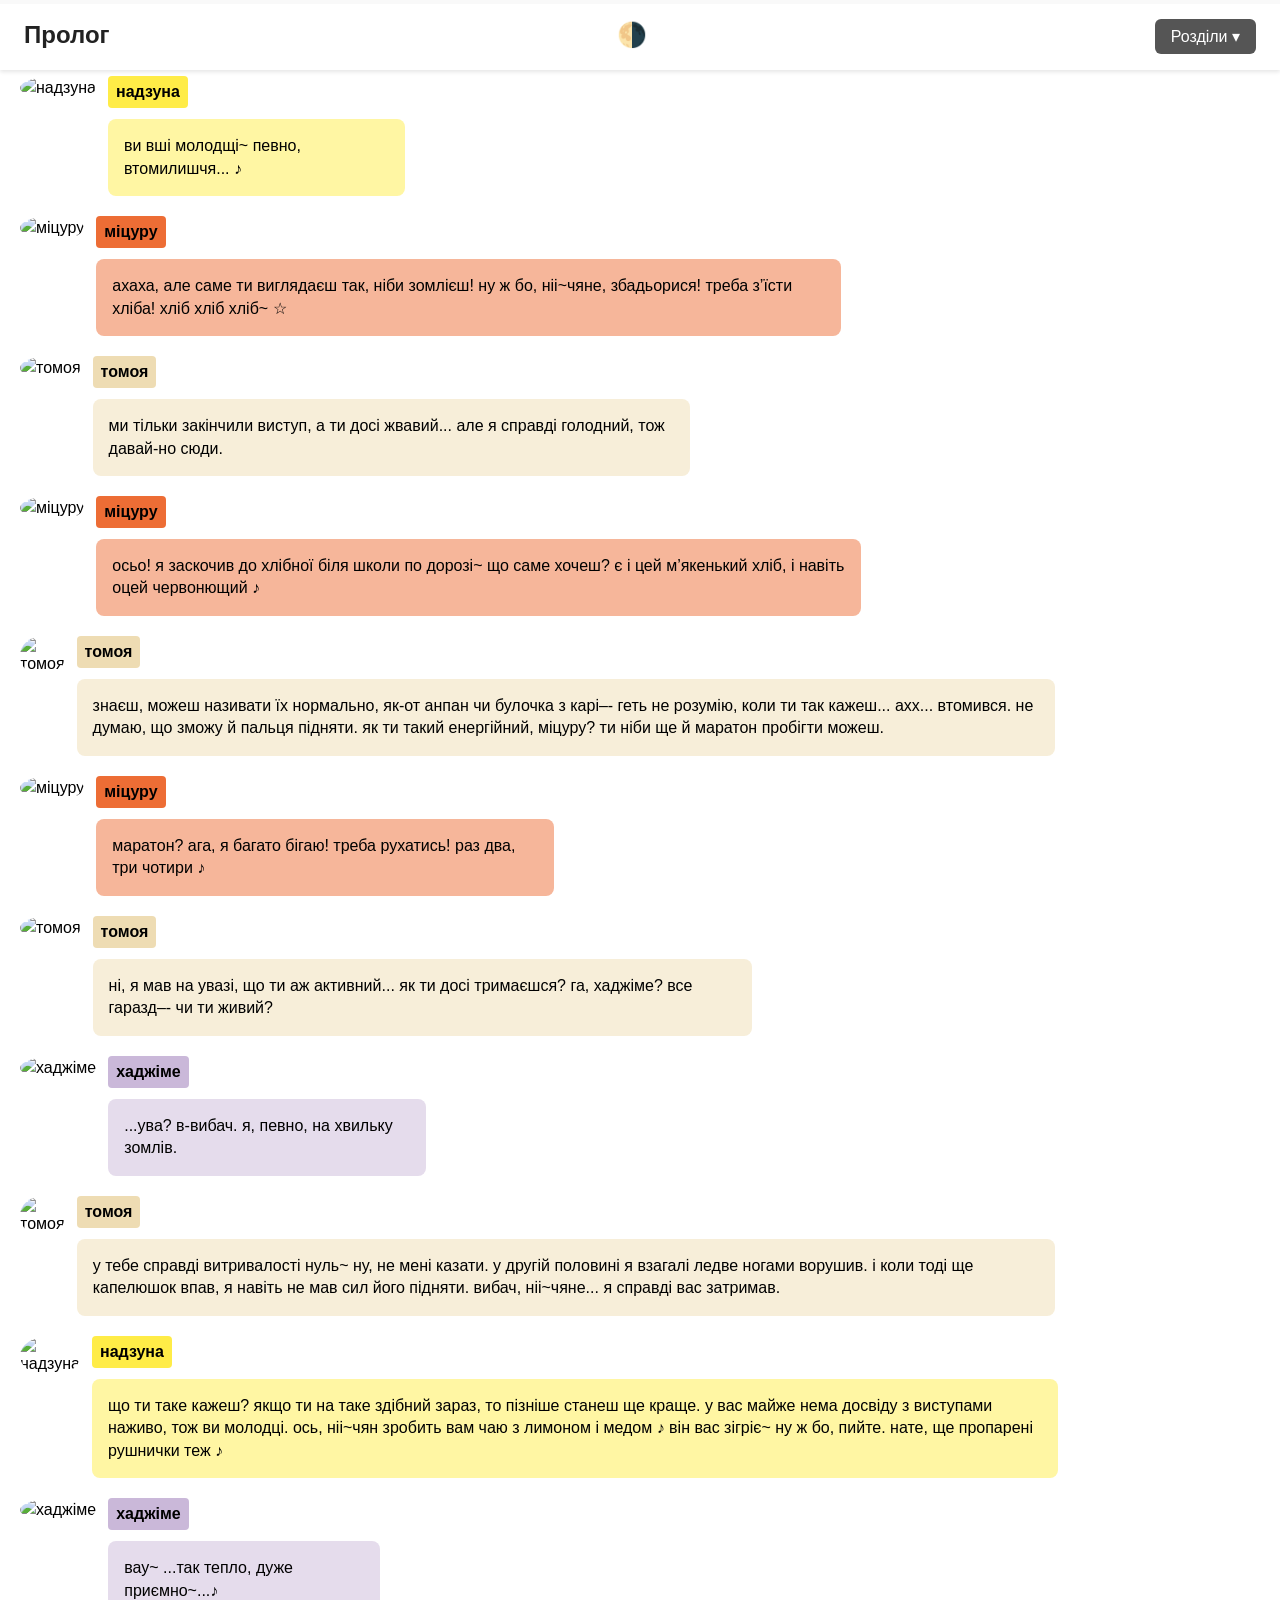
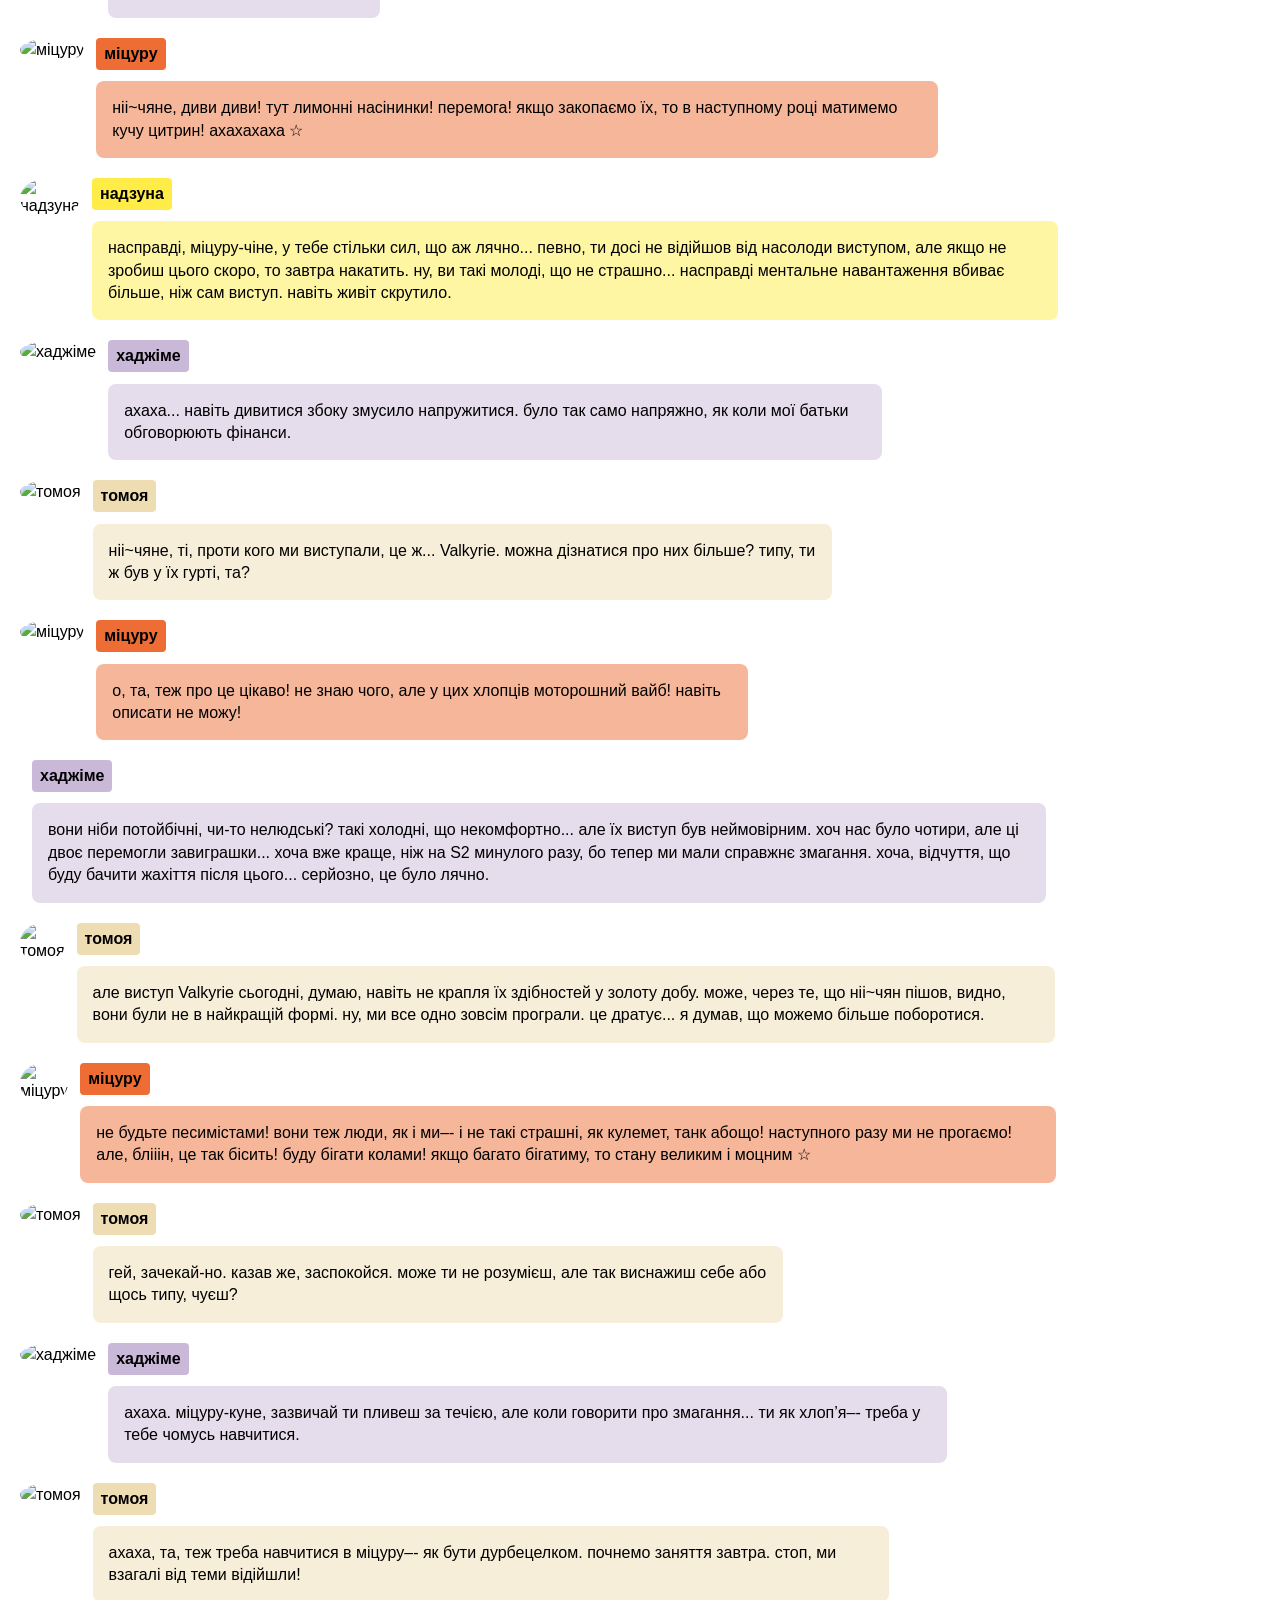
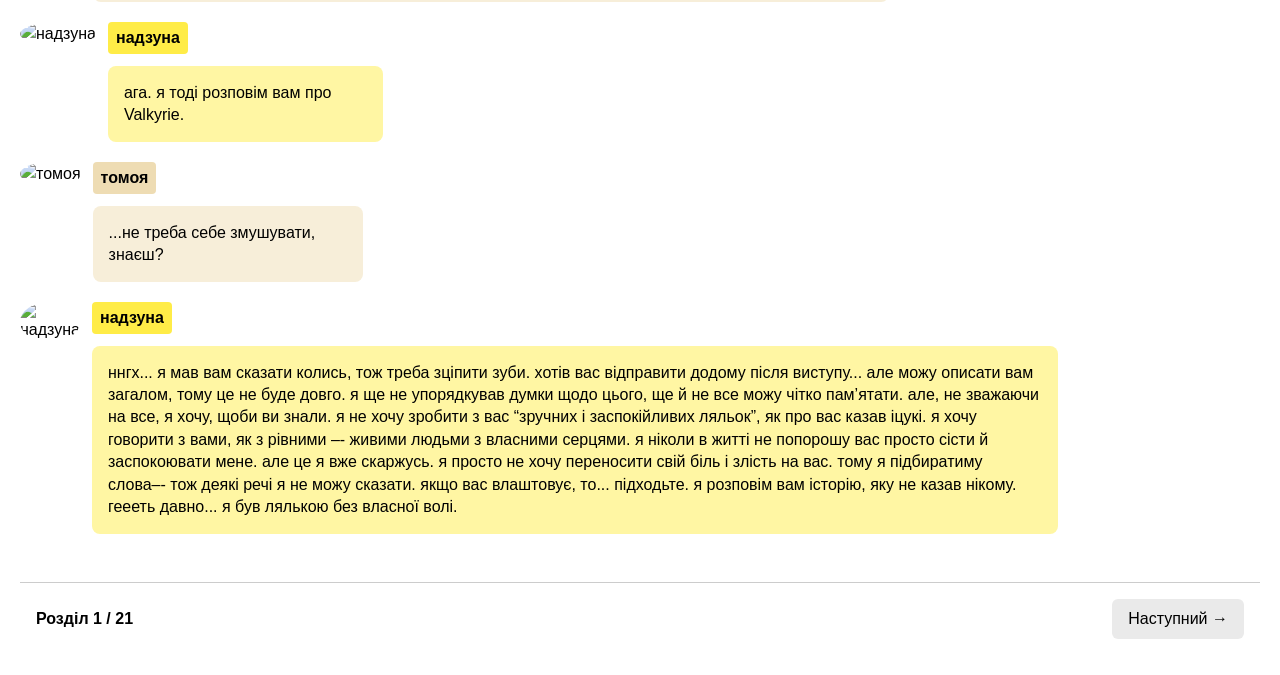
==== commit 48ebbeaf: "Update 1_mar.html" ====
--- a/tl/enstars/marionette/1_mar.html
+++ b/tl/enstars/marionette/1_mar.html
@@ -31,7 +31,7 @@
 
 <section class="dialogue">
   <div class="avatar">
-    <img src="../../images/charas/rabbits/nazuna.png" alt="надзуна">
+    <img src="/fieneek/tl/enstars/images/charas/rabbits/nazuna.png" alt="надзуна">
   </div>
   <div class="text-block">
     <span class="name name-nazuna">надзуна</span>
@@ -42,7 +42,7 @@
 
 <section class="dialogue">
   <div class="avatar">
-    <img src="../../images/charas/rabbits/mitsuru.png" alt="міцуру">
+    <img src="/fieneek/tl/enstars/images/charas/rabbits/mitsuru.png" alt="міцуру">
   </div>
   <div class="text-block">
     <span class="name name-mitsuru">міцуру</span>
@@ -66,7 +66,7 @@
 
 <section class="dialogue">
   <div class="avatar">
-    <img src="../../images/charas/rabbits/mitsuru.png" alt="міцуру">
+    <img src="/fieneek/tl/enstars/images/charas/rabbits/mitsuru.png" alt="міцуру">
   </div>
   <div class="text-block">
     <span class="name name-mitsuru">міцуру</span>
@@ -138,7 +138,7 @@
 
 <section class="dialogue">
   <div class="avatar">
-    <img src="tl/enstars/images/charas/rabbits/nazuna.png" alt="надзуна">
+    <img src="/fieneek/tl/enstars/images/charas/rabbits/nazuna.png" alt="надзуна">
   </div>
   <div class="text-block">
     <span class="name name-nazuna">надзуна</span>
@@ -162,7 +162,7 @@
 
 <section class="dialogue">
   <div class="avatar">
-    <img src="../../images/charas/rabbits/mitsuru.png" alt="міцуру">
+    <img src="/fieneek/tl/enstars/images/charas/rabbits/mitsuru.png" alt="міцуру">
   </div>
   <div class="text-block">
     <span class="name name-mitsuru">міцуру</span>
@@ -174,7 +174,7 @@
 
 <section class="dialogue">
   <div class="avatar">
-    <img src="tl/enstars/images/charas/rabbits/nazuna.png" alt="надзуна">
+    <img src="/fieneek/tl/enstars/images/charas/rabbits/nazuna.png" alt="надзуна">
   </div>
   <div class="text-block">
     <span class="name name-nazuna">надзуна</span>
@@ -186,7 +186,7 @@
 
 <section class="dialogue">
   <div class="avatar">
-    <img src="tl/enstars/images/charas/rabbits/hajime.png" alt="хаджіме">
+    <img src="/fieneek/tl/enstars/images/charas/rabbits/hajime.png" alt="хаджіме">
   </div>
   <div class="text-block">
     <span class="name name-hajime">хаджіме</span>
@@ -210,7 +210,7 @@
 
 <section class="dialogue">
   <div class="avatar">
-    <img src="../../images/charas/rabbits/mitsuru.png" alt="міцуру">
+    <img src="/fieneek/tl/enstars/images/charas/rabbits/mitsuru.png" alt="міцуру">
   </div>
   <div class="text-block">
     <span class="name name-mitsuru">міцуру</span>
@@ -245,7 +245,7 @@
 
 <section class="dialogue">
   <div class="avatar">
-    <img src="../../images/charas/rabbits/mitsuru.png" alt="міцуру">
+    <img src="/fieneek/tl/enstars/images/charas/rabbits/mitsuru.png" alt="міцуру">
   </div>
   <div class="text-block">
     <span class="name name-mitsuru">міцуру</span>
@@ -269,7 +269,7 @@
 
 <section class="dialogue">
   <div class="avatar">
-    <img src="tl/enstars/images/charas/rabbits/hajime.png" alt="хаджіме">
+    <img src="/fieneek/tl/enstars/images/charas/rabbits/hajime.png" alt="хаджіме">
   </div>
   <div class="text-block">
     <span class="name name-hajime">хаджіме</span>
@@ -293,7 +293,7 @@
 
 <section class="dialogue">
   <div class="avatar">
-    <img src="tl/enstars/images/charas/rabbits/nazuna.png" alt="надзуна">
+    <img src="/fieneek/tl/enstars/images/charas/rabbits/nazuna.png" alt="надзуна">
   </div>
   <div class="text-block">
     <span class="name name-nazuna">надзуна</span>
@@ -317,7 +317,7 @@
 
 <section class="dialogue">
   <div class="avatar">
-    <img src="tl/enstars/images/charas/rabbits/nazuna.png" alt="надзуна">
+    <img src="/fieneek/tl/enstars/images/charas/rabbits/nazuna.png" alt="надзуна">
   </div>
   <div class="text-block">
     <span class="name name-nazuna">надзуна</span>
@@ -330,8 +330,7 @@
 
 <footer class="chapter-nav">
       <span class="chapter-status">Розділ 1 / 21</span>
-      <a href="1_mal.html" class="nav-button">← Минулий</a>
-      <a href="3_mal.html" class="nav-button">Наступний →</a>
+      <a href="2_mal.html" class="nav-button">Наступний →</a>
     </footer>
   </main>
 
@@ -350,8 +349,7 @@
     // Поточний розділ
     const currentChapter = 1;
     const totalChapters = 21;
-    const prevLink = "1_mal.html";
-    const nextLink = "3_mal.html";
+    const nextLink = "2_mal.html";
   </script>
 </body>
 </html>
--- a/css/style.css
+++ b/css/style.css
@@ -124,6 +124,12 @@
 
 
 /* Персонажі — Ім’я + Бульбашка */
+
+.name-shu { background-color: #E3ACAE; color: #000; }
+.bubble-shu { background-color: #F1D6D7; color: #000; }
+
+.name-mika { background-color: #006A6C; color: #000; }
+.bubble-mika { background-color: #80B5B6; color: #000; }
 
 .name-tomoya { background-color: #EEDCB3; color: #000; }
 .bubble-tomoya { background-color: #F7EED9; color: #000; }
